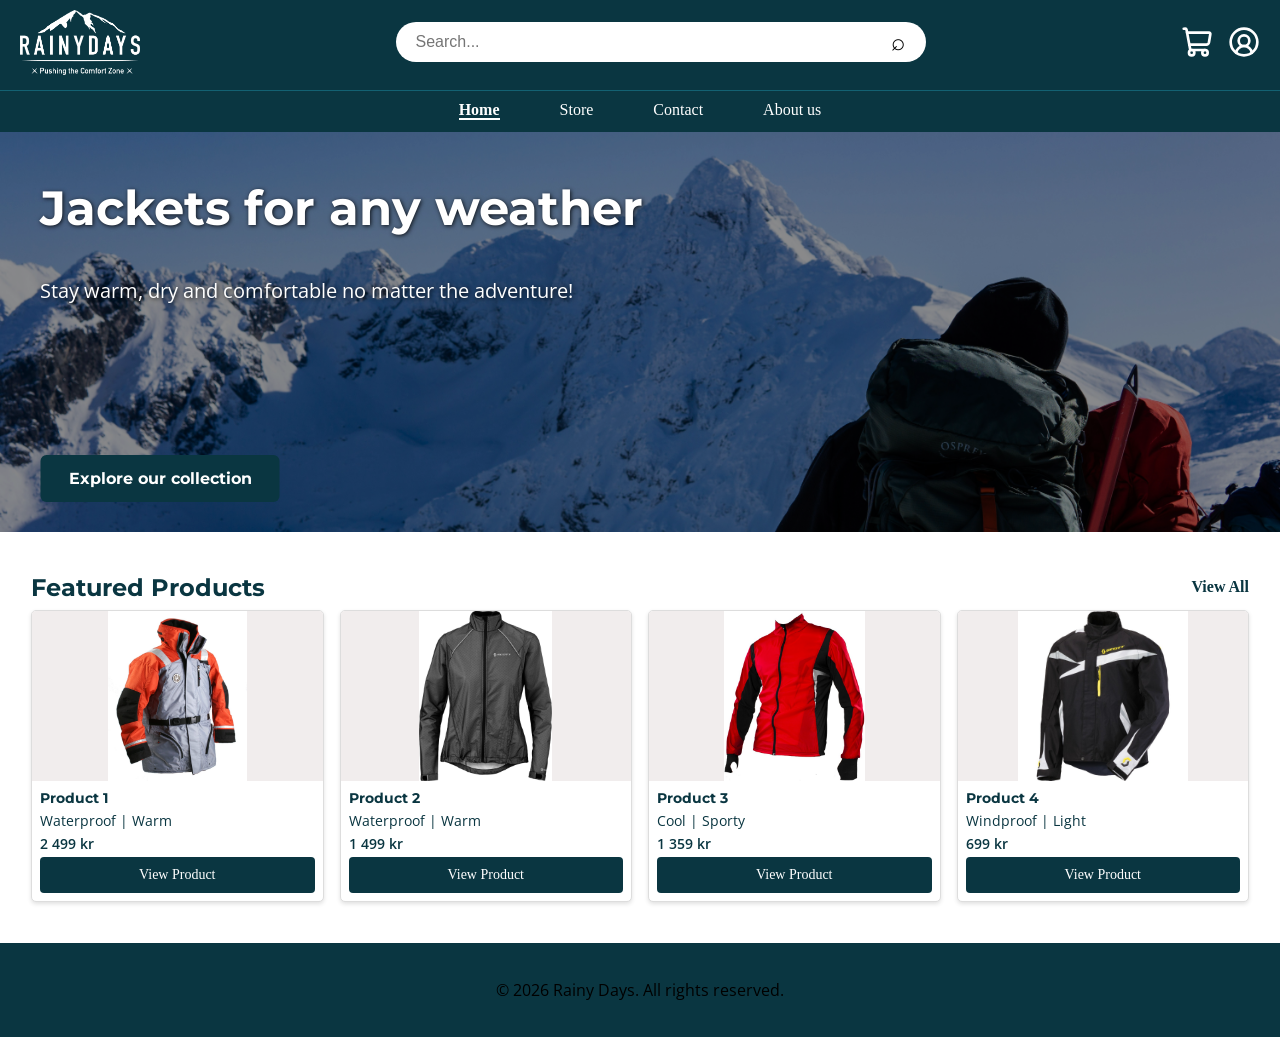
==== Assignment/index.html @ 41fb96ca "Made a repo for Rainy Days Created a branded homepage with a header, hero banner and featured jacket" ====
<!DOCTYPE html>
<html lang="en">
    <head>
        <meta charset="UTF-8">
        <meta name="description" content="Rainy Days - Outdoor clothing and gear">
        <meta name="viewport" content="width=device-width, initial-scale=1.0">
        <title>Rainy Days</title>
        <link rel="icon" href="../Assignment/Fav icons/favicon-32x32.png" type="image/png">
        <link href="https://fonts.googleapis.com/css2?family=Montserrat:wght@400;700&display=swap" rel="stylesheet">
        <link href="https://fonts.googleapis.com/css2?family=Open+Sans:wght@400;700&display=swap" rel="stylesheet">
        <link rel="stylesheet" href="css/styles.css">
    </head>
    <body>
        <header>
            <div class="header-top">
                <a href="index.html" class="logo"> 
                    <img src="images/Rainy days/RainyDays_Logo.png" alt="Rainy Days Logo">
                </a>
                <form class="search-bar">
                    <input type="search" placeholder="Search...">
                    <button type="submit">⌕</button>
                </form>
                <div class="header-icons">
                    <a href="cart.html" class="cart-icon">
                        <img src="images/shopping-cart.svg" alt="Cart Icon">
                    </a>
                    <a href="profile.html" class="profile-icon">
                        <img src="images/circle-user-round.svg" alt="Profile Icon">
                    </a>
                </div>
            </div>
            <div class="divider"></div>
            <nav>
                <ul>
                    <li><a href="index.html" class="active">Home</a></li>
                    <li><a href="store.html">Store</a></li>
                    <li><a href="contact.html">Contact</a></li>
                    <li><a href="about.html">About us</a></li>
                </ul>
            </nav>
        </header>
        <main>
            <section class="hero">
            <img src="images/Hero-Image.jpg" alt="Hiker exploring a snowy mountain landscape">
                <div class="hero-text">
                    <h1>Jackets for any weather</h1>
                    <p>Stay warm, dry and comfortable no matter the adventure!</p>
                </div>
                <a href="store.html" class="hero-button">Explore our collection</a>
            </section>
            <section class="featured-products">
                <div class="section-heading">
                    <h2>Featured Products</h2>
                    <a href="store.html" class="view-all">View All</a>
                </div>
                <div class="product-grid">
                    <article class="product-card">
                        <img src="images/Rainy days/RainyDays_Jacket1.jpg" alt="Product 1">
                        <div class="product-info">
                            <h3>Product 1</h3>
                            <p>Waterproof | Warm</p>
                            <p class="product-price">2 499 kr</p>
                            <a href="product1.html" class="cart-button">View Product</a>
                        </div>
                    </article>
                    <article class="product-card">
                        <img src="images/Rainy days/RainyDays_Jacket2.jpg" alt="Product 2">
                        <div class="product-info">
                            <h3>Product 2</h3>
                            <p>Waterproof | Warm</p>
                            <p class="product-price">1 499 kr</p>
                            <a href="product2.html" class="cart-button">View Product</a>
                        </div>
                    </article>
                    <article class="product-card">
                        <img src="images/Rainy days/RainyDays_Jacket3.jpg" alt="Product 3">
                        <div class="product-info">
                            <h3>Product 3</h3>
                            <p>Cool | Sporty</p>
                            <p class="product-price">1 359 kr</p>
                            <a href="product3.html" class="cart-button">View Product</a>
                        </div>
                    </article>
                    <article class="product-card">
                        <img src="images/Rainy days/RainyDays_Jacket4.jpg" alt="Product 4">
                        <div class="product-info">
                            <h3>Product 4</h3>
                            <p>Windproof | Light</p>
                            <p class="product-price">699 kr</p>
                            <a href="product4.html" class="cart-button">View Product</a>
                        </div>
                    </article>
            </section>
        </main>
        <footer class="site-footer">
            <p>&copy; 2026 Rainy Days. All rights reserved.</p>
        </footer>
    </body>
</html>
---- Assignment/css/styles.css ----
body {
    display: flex;
    flex-direction: column;
    min-height: 100vh;
    margin: 0;
}

h1 {
    font-family: 'Montserrat', sans-serif;
    font-size: 48px;
    font-weight: 700;
}

p {
    font-family: 'Open Sans', sans-serif;
    font-size: 16px;
    font-weight: 400;
}

main {
    flex: 1;
}

/* Header */
header {
    padding: 10px 20px;
    background-color: #0A3641;
}

.header-top {
    display: flex;
    justify-content: space-between;
    align-items: center;
}

/* Logo */
.logo {
    display: flex;
    align-items: center;
    flex-shrink: 0;
}

.logo img {
    display: block;
    width: 120px;
    height: auto;
    filter: brightness(0) invert(1);
}

/* Search bar */
.search-bar {
    display: flex;
    align-items: center;
    width: 500px;
    padding: 5px 15px;
    background-color: #fff;
    border-radius: 25px;
}

.search-bar input {
    flex-grow: 1;
    padding: 5px;
    border: none;
    outline: none;
    font-size: 16px;
}

.search-bar button {
    background: none;
    border: none;
    cursor: pointer;
    font-size: 24px;
}

/* Header icons */
.header-icons {
    display: flex;
    align-items: center;
    gap: 15px;
}

.header-icons img {
    display: block;
    width: 32px;
    height: 32px;
    filter: brightness(0) invert(1);
}

/* Divider */
.divider {
    height: 1px;
    margin: 15px -20px 0;
    background-color: #19788da6;
}

/* Navigation */
header nav {
    margin-top: 10px;
    margin-bottom: 3px;
}

header nav ul {
    display: flex;
    justify-content: center;
    margin: 0;
    padding: 0;
    list-style: none;
}

header nav a {
    margin: 0 30px;
    color: #fff;
    text-decoration: none;
}

header nav a.active {
    font-weight: bold;
    border-bottom: 2px solid #fff;
}

/* Hero */
.hero {
    position: relative;
}

.hero::after {
    content: "";
    position: absolute;
    inset: 0;
    background-color: rgba(0, 0, 0, 0.45);
    pointer-events: none;
}

.hero img {
    display: block;
    width: 100%;
    height: 400px;
    object-fit: cover;
}

/* Hero text and button: shared styles */
.hero-text,
.hero-button {
    position: absolute;
    z-index: 1;
    color: #fff;
}

.hero-text {
    top: 100px;
    left: 40px;
    transform: translateY(-50%);
    text-align: left;
    text-shadow: 1px 1px 4px rgba(0, 0, 0, 0.8);
}

.hero-text p {
    font-size: 20px;
}

.hero-button {
    bottom: 30px;
    left: 160px;
    transform: translateX(-50%);

    background-color: #0A3641;
    color: white;
    text-decoration: none;

    padding: 14px 28px;
    border-radius: 6px;

    font-family: 'Montserrat', sans-serif;
    font-size: 16px;
    font-weight: 700;

    transition: background-color 0.3s ease;
}

.hero-button:hover {
    background-color: #19788d;
}

/* Featured products */
.featured-products {
    margin: 30px 20px;
    padding: 10px;
    border: 1px solid #fff;
    color: #0A3641;
}

/* Section heading */
.section-heading {
    display: flex;
    justify-content: space-between;
    align-items: center;
    gap: 15px;
    margin-bottom: 8px;
}

.section-heading h2 {
    margin: 0;
    font-family: 'Montserrat', sans-serif;
    font-size: 24px;
}

.view-all {
    color: #0A3641;
    text-decoration: none;
    font-weight: bold;
}

.view-all:hover {
    text-decoration: underline;
}

/* product grid */
.product-grid {
    display: grid;
    grid-template-columns: repeat(4, minmax(0, 1fr));
    gap: 16px;
}

/* Product card */
.product-card {
    display: flex;
    flex-direction: column;
    min-width: 0;
    overflow: hidden;
    background-color: #fff;
    border: 1px solid #ddd;
    border-radius: 5px;
    box-shadow: 0 2px 4px rgba(0, 0, 0, 0.12);
}

.product-card img {
    display: block;
    width: 100%;
    height: 170px;
    object-fit: contain;
    background-color: #f1eded;
}

.product-info {
    display: flex;
    flex-direction: column;
    flex-grow: 1;
    padding: 8px;
}

.product-info h3 {
    margin: 0 0 4px;
    font-family: 'Montserrat', sans-serif;
    font-size: 14px;
}

.product-info p {
    margin: 0 0 4px;
    font-size: 14px;
}

.product-price {
    font-weight: 600;
    font-size: 14px;
}

.cart-button {
    display:block;
    margin-top: auto;
    padding: 10px 5px;
    background-color: #0A3641;
    border-radius: 4px;
    color: #fff;
    text-align: center;
    text-decoration: none;
    font-size: 14px;
}

.cart-button:hover {
    background-color: #19788d;
}


/* Footer */
.site-footer {
    padding: 20px;
    background-color: #0A3641;
    text-align: center;
}
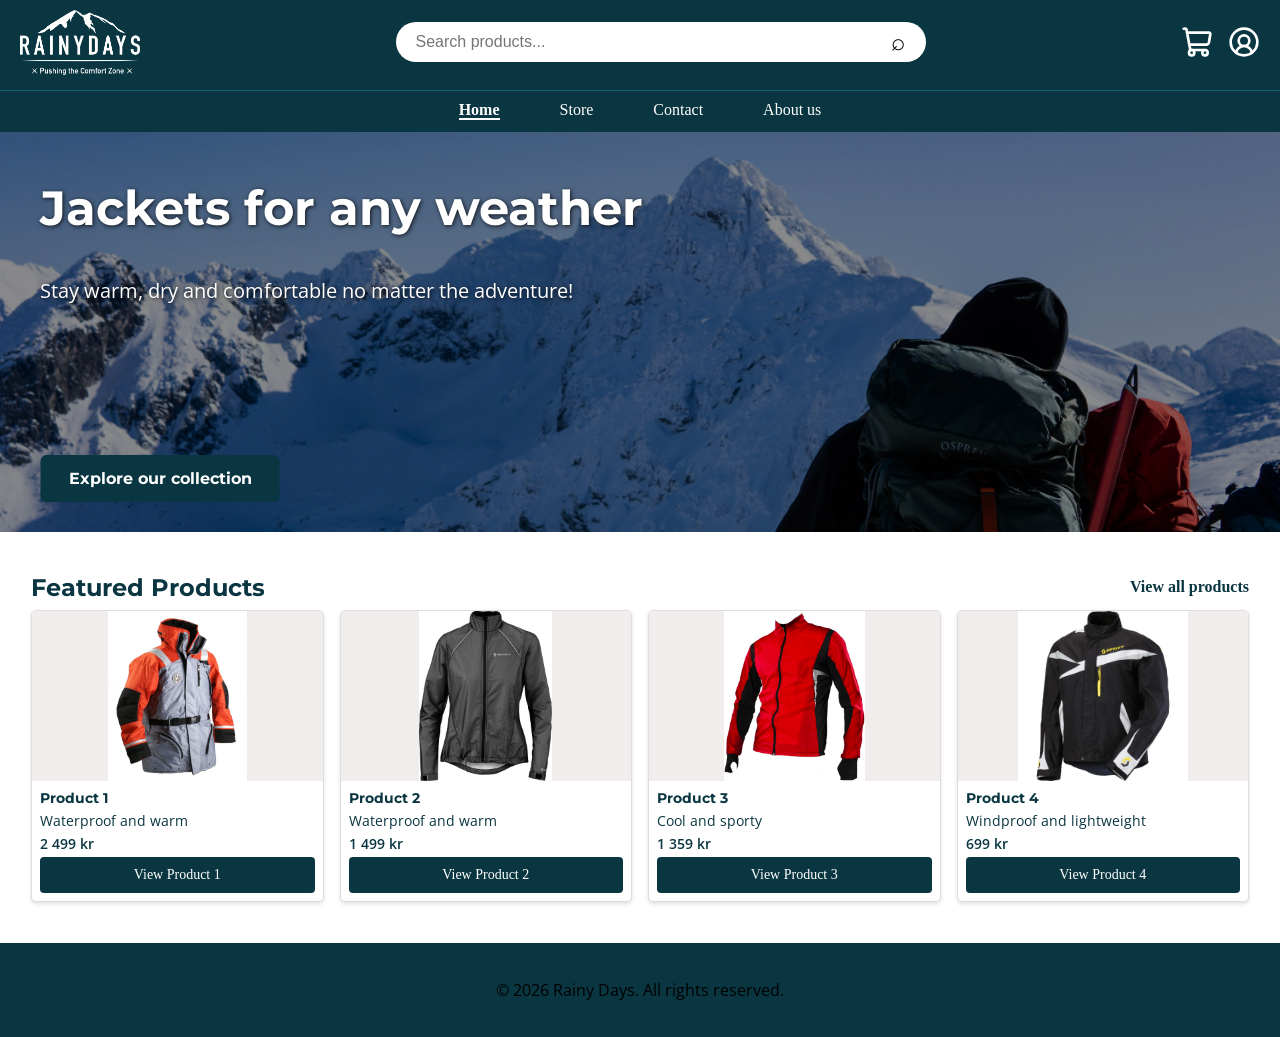
==== commit 051ef04e: "Added WCAG standards and cleaned code" ====
--- a/Assignment/index.html
+++ b/Assignment/index.html
@@ -1,99 +1,133 @@
 <!DOCTYPE html>
 <html lang="en">
-    <head>
-        <meta charset="UTF-8">
-        <meta name="description" content="Rainy Days - Outdoor clothing and gear">
-        <meta name="viewport" content="width=device-width, initial-scale=1.0">
-        <title>Rainy Days</title>
-        <link rel="icon" href="../Assignment/Fav icons/favicon-32x32.png" type="image/png">
-        <link href="https://fonts.googleapis.com/css2?family=Montserrat:wght@400;700&display=swap" rel="stylesheet">
-        <link href="https://fonts.googleapis.com/css2?family=Open+Sans:wght@400;700&display=swap" rel="stylesheet">
-        <link rel="stylesheet" href="css/styles.css">
-    </head>
-    <body>
-        <header>
-            <div class="header-top">
-                <a href="index.html" class="logo"> 
-                    <img src="images/Rainy days/RainyDays_Logo.png" alt="Rainy Days Logo">
+<head>
+    <meta charset="UTF-8">
+    <meta name="viewport" content="width=device-width, initial-scale=1.0">
+    <meta name="description" content="Rainy Days offers outdoor clothing and jackets for every kind of weather.">
+    <title>Rainy Days | Outdoor Clothing</title>
+    <link rel="icon" href="../Assignment/Fav icons/favicon-32x32.png" type="image/png">
+    <link rel="stylesheet" href="https://fonts.googleapis.com/css2?family=Montserrat:wght@400;700&display=swap">
+    <link rel="stylesheet" href="https://fonts.googleapis.com/css2?family=Open+Sans:wght@400;700&display=swap">
+    <link rel="stylesheet" href="css/styles.css">
+</head>
+
+<body>
+    <!-- Allows keyboard users to skip repeated navigation -->
+    <a class="skip-link" href="#main-content">
+        Skip to main content
+    </a>
+
+    <header>
+        <div class="header-top">
+            <a href="index.html" class="logo" aria-label="Rainy Days home"> 
+                <img src="images/Rainy days/RainyDays_Logo.png" alt="">
+            </a>
+
+            <form class="search-bar" role="search" action="store.html" method="get">
+                <label class="visually-hidden" for="site-search"> Search products </label>
+
+                <input type="search" id="site-search" name="q" placeholder="Search products...">
+
+                <button type="submit" aria-label="Search">
+                    <span aria-hidden="true">⌕</span>
+                </button>
+            </form>
+
+            <div class="header-icons">
+                <a href="cart.html" class="cart-icon"
+                   aria-label="Shopping cart">
+                    <img src="images/shopping-cart.svg" alt="">
                 </a>
-                <form class="search-bar">
-                    <input type="search" placeholder="Search...">
-                    <button type="submit">⌕</button>
-                </form>
-                <div class="header-icons">
-                    <a href="cart.html" class="cart-icon">
-                        <img src="images/shopping-cart.svg" alt="Cart Icon">
-                    </a>
-                    <a href="profile.html" class="profile-icon">
-                        <img src="images/circle-user-round.svg" alt="Profile Icon">
-                    </a>
-                </div>
+
+                <a href="profile.html" class="profile-icon"
+                   aria-label="Your profile">
+                    <img src="images/circle-user-round.svg" alt="">
+                </a>
             </div>
-            <div class="divider"></div>
-            <nav>
-                <ul>
-                    <li><a href="index.html" class="active">Home</a></li>
-                    <li><a href="store.html">Store</a></li>
-                    <li><a href="contact.html">Contact</a></li>
-                    <li><a href="about.html">About us</a></li>
-                </ul>
-            </nav>
-        </header>
-        <main>
-            <section class="hero">
-            <img src="images/Hero-Image.jpg" alt="Hiker exploring a snowy mountain landscape">
-                <div class="hero-text">
-                    <h1>Jackets for any weather</h1>
-                    <p>Stay warm, dry and comfortable no matter the adventure!</p>
-                </div>
-                <a href="store.html" class="hero-button">Explore our collection</a>
-            </section>
-            <section class="featured-products">
-                <div class="section-heading">
-                    <h2>Featured Products</h2>
-                    <a href="store.html" class="view-all">View All</a>
-                </div>
-                <div class="product-grid">
-                    <article class="product-card">
-                        <img src="images/Rainy days/RainyDays_Jacket1.jpg" alt="Product 1">
-                        <div class="product-info">
-                            <h3>Product 1</h3>
-                            <p>Waterproof | Warm</p>
-                            <p class="product-price">2 499 kr</p>
-                            <a href="product1.html" class="cart-button">View Product</a>
-                        </div>
-                    </article>
-                    <article class="product-card">
-                        <img src="images/Rainy days/RainyDays_Jacket2.jpg" alt="Product 2">
-                        <div class="product-info">
-                            <h3>Product 2</h3>
-                            <p>Waterproof | Warm</p>
-                            <p class="product-price">1 499 kr</p>
-                            <a href="product2.html" class="cart-button">View Product</a>
-                        </div>
-                    </article>
-                    <article class="product-card">
-                        <img src="images/Rainy days/RainyDays_Jacket3.jpg" alt="Product 3">
-                        <div class="product-info">
-                            <h3>Product 3</h3>
-                            <p>Cool | Sporty</p>
-                            <p class="product-price">1 359 kr</p>
-                            <a href="product3.html" class="cart-button">View Product</a>
-                        </div>
-                    </article>
-                    <article class="product-card">
-                        <img src="images/Rainy days/RainyDays_Jacket4.jpg" alt="Product 4">
-                        <div class="product-info">
-                            <h3>Product 4</h3>
-                            <p>Windproof | Light</p>
-                            <p class="product-price">699 kr</p>
-                            <a href="product4.html" class="cart-button">View Product</a>
-                        </div>
-                    </article>
-            </section>
-        </main>
-        <footer class="site-footer">
-            <p>&copy; 2026 Rainy Days. All rights reserved.</p>
-        </footer>
-    </body>
+        </div>
+
+        <div class="divider" aria-hidden="true"></div>
+
+        <nav aria-label="Main navigation">
+            <ul>
+                <li><a href="index.html" class="active" aria-current="page">Home</a></li>
+                <li><a href="store.html">Store</a></li>
+                <li><a href="contact.html">Contact</a></li>
+                <li><a href="about.html">About us</a></li>
+            </ul>
+        </nav>
+    </header>
+
+    <main id="main-content">
+        <section class="hero" aria-labelledby="hero-heading">
+            <img src="images/Hero-Image.jpg"
+                 alt="A hiker exploring a snowy mountain landscape">
+
+            <div class="hero-text">
+                <h1 id="hero-heading">Jackets for any weather</h1>
+                <p>Stay warm, dry and comfortable no matter the adventure!</p>
+            </div>
+
+            <a href="store.html" class="hero-button">Explore our collection</a>
+        </section>
+
+        <section class="featured-products" aria-labelledby="products-heading">
+
+            <div class="section-heading">
+                <h2 id="products-heading">Featured Products</h2>
+                <a href="store.html" class="view-all"> View all products</a>
+            </div>
+
+            <div class="product-grid">
+                <article class="product-card">
+                    <img src="images/Rainy days/RainyDays_Jacket1.jpg" alt="Product 1 jacket">
+
+                    <div class="product-info">
+                        <h3>Product 1</h3>
+                        <p>Waterproof and warm</p>
+                        <p class="product-price">2 499 kr</p>
+                        <a href="product.html" class="cart-button">View Product 1</a>
+                    </div>
+                </article>
+
+                <article class="product-card">
+                    <img src="images/Rainy days/RainyDays_Jacket2.jpg" alt="Product 2 jacket">
+
+                    <div class="product-info">
+                        <h3>Product 2</h3>
+                        <p>Waterproof and warm</p> 
+                        <p class="product-price">1 499 kr</p>
+                        <a href="product.html" class="cart-button"> View Product 2</a>
+                    </div>
+                </article>
+
+                <article class="product-card">
+                    <img src="images/Rainy days/RainyDays_Jacket3.jpg" alt="Product 3 jacket">
+
+                    <div class="product-info">
+                        <h3>Product 3</h3>
+                        <p>Cool and sporty</p>
+                        <p class="product-price">1 359 kr</p>
+                        <a href="product.html" class="cart-button">View Product 3</a>
+                    </div>
+                </article>
+
+                <article class="product-card">
+                    <img src="images/Rainy days/RainyDays_Jacket4.jpg" alt="Product 4 jacket">
+
+                    <div class="product-info">
+                        <h3>Product 4</h3>
+                        <p>Windproof and lightweight</p>
+                        <p class="product-price">699 kr</p>
+                        <a href="product.html" class="cart-button">View Product 4</a>
+                    </div>
+                </article>
+            </div>
+        </section>
+    </main>
+
+    <footer class="site-footer">
+        <p>&copy; 2026 Rainy Days. All rights reserved.</p>
+    </footer>
+</body>
 </html>
--- a/Assignment/css/styles.css
+++ b/Assignment/css/styles.css
@@ -286,4 +286,36 @@
     padding: 20px;
     background-color: #0A3641;
     text-align: center;
+}
+
+
+/* Accessibility: Skip link and visually hidden elements */
+.skip-link,
+.visually-hidden {
+    position: absolute;
+    width: 1px;
+    height: 1px;
+    padding: 0;
+    margin: -1px;
+    overflow: hidden;
+    clip-path: inset(50%);
+    white-space: nowrap;
+    border: 0;
+}
+
+.skip-link:focus {
+    position: fixed;
+    top: 10px;
+    left: 10px;
+    z-index: 1000;
+    width: auto;
+    height: auto;
+    padding: 12px 16px;
+    margin: 0;
+    overflow: visible;
+    clip-path: none;
+    white-space: normal;
+    background: #fff;
+    color: #0A3641;
+    border: 2px solid #0A3641;
 }
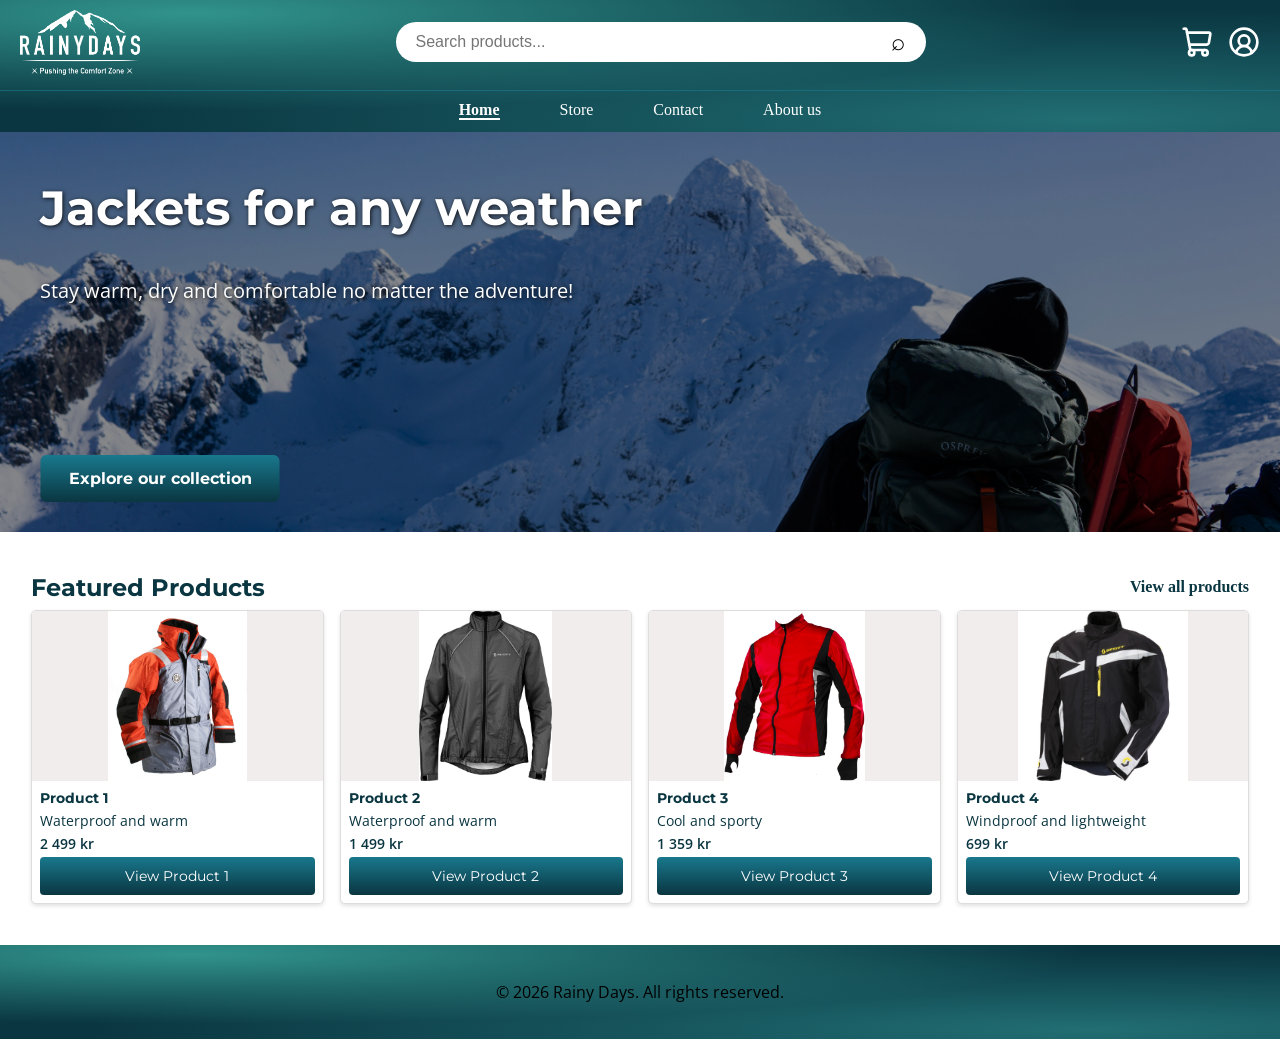
==== commit 985ce2ba: "Added styles and product page cart-button -> view-button.  Also added product page.  Added more styl" ====
--- a/Assignment/index.html
+++ b/Assignment/index.html
@@ -86,7 +86,7 @@
                         <h3>Product 1</h3>
                         <p>Waterproof and warm</p>
                         <p class="product-price">2 499 kr</p>
-                        <a href="product.html" class="cart-button">View Product 1</a>
+                        <a href="product.html" class="view-button">View Product 1</a>
                     </div>
                 </article>
 
@@ -97,7 +97,7 @@
                         <h3>Product 2</h3>
                         <p>Waterproof and warm</p> 
                         <p class="product-price">1 499 kr</p>
-                        <a href="product.html" class="cart-button"> View Product 2</a>
+                        <a href="product.html" class="view-button">View Product 2</a>
                     </div>
                 </article>
 
@@ -108,7 +108,7 @@
                         <h3>Product 3</h3>
                         <p>Cool and sporty</p>
                         <p class="product-price">1 359 kr</p>
-                        <a href="product.html" class="cart-button">View Product 3</a>
+                        <a href="product.html" class="view-button">View Product 3</a>
                     </div>
                 </article>
 
@@ -119,7 +119,7 @@
                         <h3>Product 4</h3>
                         <p>Windproof and lightweight</p>
                         <p class="product-price">699 kr</p>
-                        <a href="product.html" class="cart-button">View Product 4</a>
+                        <a href="product.html" class="view-button">View Product 4</a>
                     </div>
                 </article>
             </div>
--- a/Assignment/css/styles.css
+++ b/Assignment/css/styles.css
@@ -21,10 +21,21 @@
     flex: 1;
 }
 
-/* Header */
+/*_____________________________________ Header _____________________________________*/
 header {
     padding: 10px 20px;
-    background-color: #0A3641;
+    background:
+        radial-gradient(
+            ellipse at 15% 10%,
+            #31938c 0%,
+            transparent 58%
+        ),
+        radial-gradient(
+            ellipse at 85% 90%,
+            #216e73 0%,
+            transparent 65%
+        ),
+        #0A3641;
 }
 
 .header-top {
@@ -33,7 +44,7 @@
     align-items: center;
 }
 
-/* Logo */
+/*_____________________________________ Logo _____________________________________*/
 .logo {
     display: flex;
     align-items: center;
@@ -47,7 +58,7 @@
     filter: brightness(0) invert(1);
 }
 
-/* Search bar */
+/*_____________________________________ Search bar _____________________________________*/
 .search-bar {
     display: flex;
     align-items: center;
@@ -72,7 +83,7 @@
     font-size: 24px;
 }
 
-/* Header icons */
+/*_____________________________________ Header icons _____________________________________*/
 .header-icons {
     display: flex;
     align-items: center;
@@ -86,14 +97,14 @@
     filter: brightness(0) invert(1);
 }
 
-/* Divider */
+/*_____________________________________ header divider __________________________________*/
 .divider {
     height: 1px;
     margin: 15px -20px 0;
     background-color: #19788da6;
 }
 
-/* Navigation */
+/*_____________________________________ Navigation _____________________________________*/
 header nav {
     margin-top: 10px;
     margin-bottom: 3px;
@@ -118,7 +129,7 @@
     border-bottom: 2px solid #fff;
 }
 
-/* Hero */
+/*_____________________________________ Hero _________________________________________*/
 .hero {
     position: relative;
 }
@@ -138,7 +149,7 @@
     object-fit: cover;
 }
 
-/* Hero text and button: shared styles */
+/*_____________________________________ Hero text and button ______________________________*/
 .hero-text,
 .hero-button {
     position: absolute;
@@ -163,7 +174,11 @@
     left: 160px;
     transform: translateX(-50%);
 
-    background-color: #0A3641;
+    background: linear-gradient(
+        to bottom,
+        #19788d,
+        #0A3641
+    );
     color: white;
     text-decoration: none;
 
@@ -181,15 +196,16 @@
     background-color: #19788d;
 }
 
-/* Featured products */
-.featured-products {
+/*_____________________________________ Featured products ___________________________________*/
+.featured-products,
+.related-products {
     margin: 30px 20px;
     padding: 10px;
     border: 1px solid #fff;
     color: #0A3641;
 }
 
-/* Section heading */
+/*_____________________________________ Section heading _____________________________________*/
 .section-heading {
     display: flex;
     justify-content: space-between;
@@ -214,14 +230,14 @@
     text-decoration: underline;
 }
 
-/* product grid */
+/*_____________________________________ Product grid _____________________________________*/
 .product-grid {
     display: grid;
     grid-template-columns: repeat(4, minmax(0, 1fr));
     gap: 16px;
 }
 
-/* Product card */
+/*_____________________________________ Product card _____________________________________*/
 .product-card {
     display: flex;
     flex-direction: column;
@@ -264,27 +280,72 @@
     font-size: 14px;
 }
 
-.cart-button {
+.view-button,
+.add-to-cart-button {
+    font-family: 'Montserrat', sans-serif;
     display:block;
-    margin-top: auto;
     padding: 10px 5px;
-    background-color: #0A3641;
     border-radius: 4px;
     color: #fff;
     text-align: center;
     text-decoration: none;
     font-size: 14px;
-}
-
-.cart-button:hover {
+
+    margin-top: auto;
+        background: linear-gradient(
+        to bottom,
+        #19788d,
+        #0A3641
+    );
+}
+
+.view-button:hover,
+.add-to-cart-button:hover {
     background-color: #19788d;
 }
 
-
-/* Footer */
+/*_____________________________________ Product page _______________________________*/
+.product-page {
+    display: flex;
+    align-items: center;
+    gap: 60px;
+    max-width: 1200px;
+    margin: 40px auto;
+    padding: 20px;
+}
+
+.product-page img {
+    display: flex;
+    width: 300px;
+    height: 400px;
+    align-self: left;
+}
+
+.product-page h1 {
+    color: #0A3641;
+}
+
+.product-page .product-image,
+.product-page .product-info {
+    flex: 1;
+    min-width: 0;
+}
+
+/*_____________________________________ Footer _____________________________________*/
 .site-footer {
     padding: 20px;
-    background-color: #0A3641;
+    background:
+        radial-gradient(
+            ellipse at 15% 10%,
+            #31938c 0%,
+            transparent 58%
+        ),
+        radial-gradient(
+            ellipse at 85% 90%,
+            #216e73 0%,
+            transparent 65%
+        ),
+        #0A3641;
     text-align: center;
 }
 
